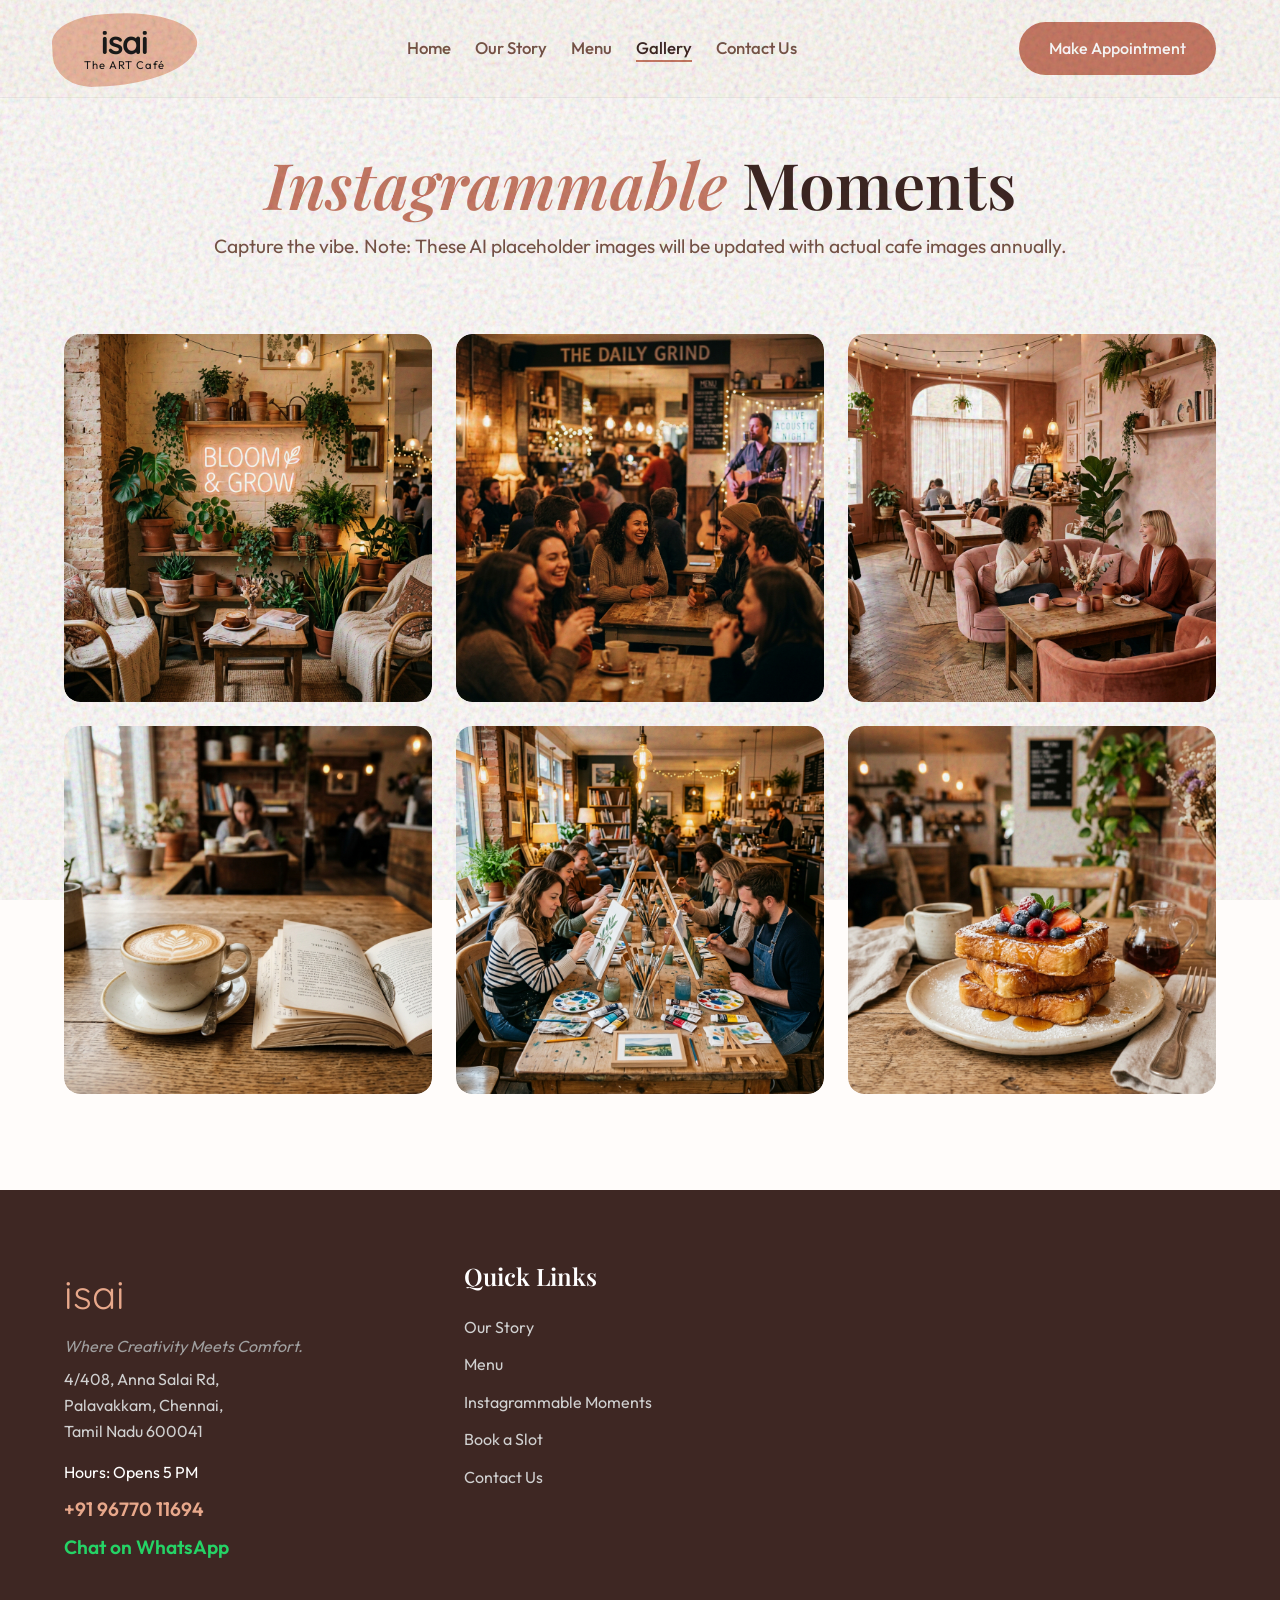
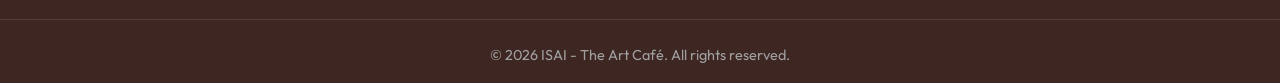
==== gallery.html @ c7884ef7 "New AI Slop" ====
<!DOCTYPE html>
<html lang="en">

<head>
    <meta charset="UTF-8">
    <meta name="viewport" content="width=device-width, initial-scale=1.0">
    <title>Gallery | ISAI - The Art Café</title>
    <link rel="preconnect" href="https://fonts.googleapis.com">
    <link rel="preconnect" href="https://fonts.gstatic.com" crossorigin>
    <link href="https://fonts.googleapis.com/css2?family=Outfit:wght@300;400;500;600&family=Playfair+Display:ital,wght@0,400;0,600;0,700;1,400;1,600&family=Quicksand:wght@600;700&display=swap" rel="stylesheet">
    <link rel="stylesheet" href="https://cdnjs.cloudflare.com/ajax/libs/font-awesome/6.4.0/css/all.min.css">
    <link rel="stylesheet" href="style.css">
</head>

<body>
    <div class="texture-overlay" aria-hidden="true"></div>

    <div class="page-wrapper fade-in-scale">
        <div id="navbar-container"></div>

        <main class="page-content">
            <section class="gallery-section">
                <div class="section-container">
                    <div class="text-center mb-xl">
                        <h1 class="page-title"><span class="italic-accent">Instagrammable</span> Moments</h1>
                        <p class="subtitle text-subtle">Capture the vibe. Note: These AI placeholder images will be updated with actual cafe images annually.</p>
                    </div>

                    <div class="masonry-grid">
                        <div class="gallery-item">
                            <img src="assets/images/gallery_1.png" alt="Aesthetic Cafe Corner">
                        </div>
                        <div class="gallery-item">
                            <img src="assets/images/gallery_2.png" alt="Latte Art">
                        </div>
                        <div class="gallery-item">
                            <img src="assets/images/gallery_3.png" alt="Live Music Session">
                        </div>
                        <div class="gallery-item">
                            <img src="assets/images/gallery_4.png" alt="Creative Workshop">
                        </div>
                        <!-- Reusing some menu/hero images to flesh out the gallery -->
                        <div class="gallery-item">
                            <img src="assets/images/hero_bg.png" alt="Cafe Interior">
                        </div>
                        <div class="gallery-item">
                            <img src="assets/images/french_toast.png" alt="French Toast">
                        </div>
                    </div>
                </div>
            </section>
        </main>

        <div id="footer-container"></div>
    </div>

    <script src="script.js"></script>
</body>

</html>
---- style.css ----
/* ==========================================================================
   CSS VARIABLES & DESIGN SYSTEM (Warm Cafe Vibe)
   ========================================================================== */
:root {
    --brand-primary: #C87A65;     /* Warm Terracotta */
    --brand-accent: #E8A88B;      /* Soft Peach/Pink */
    --brand-accent-light: rgba(232, 168, 139, 0.2);
    --bg-cream: #FDF9F5;          /* Warm Cream */
    --bg-warm-white: #FFFCFA;     /* Even softer white */
    --text-main: #3E2723;         /* Deep Coffee Brown */
    --text-subtle: #795548;       /* Warm Gray/Brown */
    --white: #FFFFFF;
    --black: #1A1A1A;
    
    --font-heading: 'Playfair Display', serif;
    --font-body: 'Outfit', sans-serif;
    --font-logo: 'Quicksand', sans-serif;
    
    --spacing-xs: 0.5rem;
    --spacing-sm: 1rem;
    --spacing-md: 1.5rem;
    --spacing-lg: 3rem;
    --spacing-xl: 4.5rem;
    
    --radius-sm: 8px;
    --radius-md: 16px;
    --radius-lg: 24px;
    
    --transition-smooth: all 0.4s cubic-bezier(0.25, 0.8, 0.25, 1);
}

/* ==========================================================================
   RESET & BASE STYLES
   ========================================================================== */
*, *::before, *::after {
    box-sizing: border-box;
    margin: 0;
    padding: 0;
}

html {
    scroll-behavior: smooth;
    font-size: 16px;
}

body {
    font-family: var(--font-body);
    background-color: var(--bg-cream);
    color: var(--text-main);
    line-height: 1.6;
    overflow-x: hidden;
    position: relative;
    display: flex;
    flex-direction: column;
    min-height: 100vh;
}

/* Utilities */
.text-center { text-align: center; }
.text-subtle { color: var(--text-subtle); }
.bg-cream { background-color: var(--bg-cream); }
.mt-sm { margin-top: var(--spacing-sm); }
.mt-md { margin-top: var(--spacing-md); }
.mt-lg { margin-top: var(--spacing-lg); }
.mb-sm { margin-bottom: var(--spacing-sm); }
.mb-md { margin-bottom: var(--spacing-md); }
.mb-lg { margin-bottom: var(--spacing-lg); }
.mb-xl { margin-bottom: var(--spacing-xl); }
.w-100 { width: 100%; }

/* Texture Overlay */
.texture-overlay {
    position: fixed;
    top: 0;
    left: 0;
    width: 100vw;
    height: 100vh;
    pointer-events: none;
    z-index: 9999;
    opacity: 0.35;
    background-image: url("data:image/svg+xml,%3Csvg viewBox='0 0 200 200' xmlns='http://www.w3.org/2000/svg'%3E%3Cfilter id='noiseFilter'%3E%3CfeTurbulence type='fractalNoise' baseFrequency='0.85' numOctaves='3' stitchTiles='stitch'/%3E%3C/filter%3E%3Crect width='100%25' height='100%25' filter='url(%23noiseFilter)'/%3E%3C/svg%3E");
    mix-blend-mode: multiply;
}

.page-wrapper {
    flex: 1;
    display: flex;
    flex-direction: column;
}

.page-content {
    flex: 1;
    /* padding removed because sticky navbar is in document flow */
}

/* Typography */
h1, h2, h3, h4 {
    font-family: var(--font-heading);
    font-weight: 600;
    line-height: 1.2;
    color: var(--text-main);
}

.italic-accent {
    font-style: italic;
    color: var(--brand-primary);
}

a {
    color: inherit;
    text-decoration: none;
    transition: var(--transition-smooth);
}

img, iframe {
    max-width: 100%;
    height: auto;
    display: block;
}

/* Animations */
@keyframes fadeInScale {
    0% { opacity: 0; transform: scale(0.98) translateY(10px); }
    100% { opacity: 1; transform: scale(1) translateY(0); }
}

.fade-in-scale {
    animation: fadeInScale 0.8s cubic-bezier(0.16, 1, 0.3, 1) forwards;
}

/* Container */
.section-container {
    width: 90%;
    max-width: 1200px;
    margin: 0 auto;
}

/* Buttons */
.btn {
    display: inline-block;
    padding: 12px 28px;
    font-family: var(--font-body);
    font-weight: 500;
    border-radius: 50px;
    cursor: pointer;
    text-align: center;
    border: 2px solid transparent;
    transition: var(--transition-smooth);
}

.btn-large {
    padding: 16px 32px;
    font-size: 1.1rem;
}

.btn-primary {
    background-color: var(--brand-primary);
    color: var(--white);
}

.btn-primary:hover {
    background-color: transparent;
    color: var(--brand-primary);
    border-color: var(--brand-primary);
    transform: translateY(-2px);
    box-shadow: 0 4px 15px rgba(200, 122, 101, 0.3);
}

.btn-secondary {
    background-color: transparent;
    color: var(--text-main);
    border-color: var(--text-main);
}

.btn-secondary:hover {
    background-color: var(--text-main);
    color: var(--bg-cream);
    transform: translateY(-2px);
}

.btn-outline {
    background-color: transparent;
    color: var(--brand-primary);
    border-color: var(--brand-primary);
}

.btn-outline:hover {
    background-color: var(--brand-primary);
    color: var(--white);
    transform: translateY(-2px);
}

.btn-whatsapp {
    background-color: #25D366;
    color: white;
    border-color: #25D366;
    display: inline-flex;
    align-items: center;
    gap: 8px;
}

.btn-whatsapp:hover {
    background-color: transparent;
    color: #25D366;
}

/* ==========================================================================
   NAVBAR (Dynamically Injected)
   ========================================================================== */
.navbar {
    display: flex;
    justify-content: space-between;
    align-items: center;
    padding: var(--spacing-sm) 5%;
    background-color: rgba(253, 249, 245, 0.95);
    backdrop-filter: blur(10px);
    border-bottom: 1px solid rgba(0,0,0,0.05);
    position: sticky;
    top: 0;
    z-index: 1000;
}

/* Custom Pink Brush Stroke Logo Effect */
.logo-placeholder {
    font-family: var(--font-logo);
    font-size: 2rem;
    font-weight: 700;
    color: var(--black);
    position: relative;
    z-index: 1;
    letter-spacing: -1px;
    display: inline-flex;
    flex-direction: column;
    align-items: center;
    line-height: 1;
    padding: 10px 20px;
}

.logo-placeholder::before {
    content: '';
    position: absolute;
    top: 50%;
    left: 50%;
    transform: translate(-50%, -50%) rotate(-3deg);
    width: 120%;
    height: 110%;
    background-color: var(--brand-accent);
    z-index: -1;
    border-radius: 40% 60% 70% 30% / 40% 50% 60% 50%;
    opacity: 0.8;
}

.logo-subtext {
    font-size: 0.7rem;
    font-family: var(--font-body);
    font-weight: 400;
    letter-spacing: 1px;
    margin-top: 2px;
}

.nav-links {
    display: none; /* Desktop visible via media query */
    list-style: none;
    gap: var(--spacing-md);
}

.nav-links a {
    font-weight: 500;
    font-size: 1.05rem;
    position: relative;
    color: var(--text-subtle);
}

.nav-links a:hover,
.nav-links a.active {
    color: var(--text-main);
}

.nav-links a::after {
    content: '';
    position: absolute;
    bottom: -4px;
    left: 0;
    width: 0;
    height: 2px;
    background-color: var(--brand-primary);
    transition: var(--transition-smooth);
}

.nav-links a:hover::after,
.nav-links a.active::after {
    width: 100%;
}

.nav-cta {
    display: none;
}

/* ==========================================================================
   HERO & HOME
   ========================================================================== */
.hero {
    min-height: 80vh;
    display: flex;
    flex-direction: column;
    justify-content: center;
    align-items: center;
    padding: var(--spacing-sm) var(--spacing-md);
    position: relative;
    background-size: cover;
    background-position: center;
    background-attachment: fixed;
    color: var(--white);
    text-align: center;
    margin-top: -80px; /* Pull up under transparent nav if we wanted, but we keep nav solid */
}

.hero-content {
    max-width: 800px;
    margin: 0 auto;
    z-index: 2;
}

.hero-content h1 {
    font-size: clamp(3rem, 8vw, 5.5rem);
    margin-bottom: var(--spacing-md);
    letter-spacing: -0.02em;
    color: var(--white);
}

.hero-content .italic-accent {
    color: var(--brand-accent);
}

.hero-content p {
    font-size: clamp(1.2rem, 3vw, 1.5rem);
    margin-bottom: var(--spacing-lg);
    opacity: 0.9;
}

.cta-group {
    display: flex;
    flex-direction: column;
    gap: var(--spacing-sm);
    width: 100%;
}

.experience-snippet {
    padding: var(--spacing-xl) 0;
    background-color: var(--bg-warm-white);
}

/* ==========================================================================
   PAGE SHARED STYLES
   ========================================================================== */
.page-title {
    font-size: clamp(2.5rem, 5vw, 4rem);
    margin-bottom: var(--spacing-xs);
}

.subtitle {
    font-size: 1.2rem;
}

/* ==========================================================================
   OUR STORY (ABOUT)
   ========================================================================== */
.experience-section {
    padding: var(--spacing-lg) 0 var(--spacing-xl);
    background-color: var(--bg-warm-white);
}

.about-copy {
    max-width: 800px;
    margin: 0 auto var(--spacing-md);
    font-size: 1.15rem;
    color: var(--text-subtle);
    text-align: center;
}

.about-copy.lead {
    font-size: 1.5rem;
    color: var(--text-main);
    font-weight: 500;
}

.features-grid {
    display: grid;
    grid-template-columns: 1fr;
    gap: var(--spacing-md);
    margin-top: var(--spacing-lg);
}

.feature-card {
    padding: var(--spacing-lg);
    background-color: var(--bg-cream);
    border-radius: var(--radius-md);
    transition: var(--transition-smooth);
    border: 1px solid rgba(0,0,0,0.03);
    text-align: center;
}

.feature-card:hover {
    transform: translateY(-8px);
    box-shadow: 0 15px 35px rgba(200, 122, 101, 0.1);
    border-color: var(--brand-accent-light);
}

.feature-icon {
    font-size: 2.5rem;
    display: block;
    margin-bottom: var(--spacing-sm);
    color: var(--brand-primary);
}

.feature-card h3 {
    margin-bottom: var(--spacing-xs);
    font-size: 1.5rem;
}

.feature-card p {
    color: var(--text-subtle);
}

/* ==========================================================================
   MENU SECTION
   ========================================================================== */
.menu-section {
    padding: var(--spacing-lg) 0 var(--spacing-xl);
}

.menu-category {
    margin-bottom: var(--spacing-xl);
}

.menu-category-title {
    font-size: 2.5rem;
    margin-bottom: var(--spacing-md);
    padding-bottom: var(--spacing-xs);
    border-bottom: 3px solid var(--brand-accent-light);
    display: inline-block;
}

.menu-items {
    display: grid;
    grid-template-columns: 1fr;
    gap: var(--spacing-md);
}

.aesthetic-menu-item {
    background: var(--bg-warm-white);
    border-radius: var(--radius-md);
    overflow: hidden;
    display: flex;
    flex-direction: column;
    border: 1px solid rgba(0,0,0,0.04);
    transition: var(--transition-smooth);
}

.aesthetic-menu-item:hover {
    transform: translateY(-6px);
    box-shadow: 0 15px 30px rgba(200, 122, 101, 0.15);
}

.menu-item-image {
    width: 100%;
    height: 200px;
    background-size: cover;
    background-position: center;
}

.item-details {
    padding: var(--spacing-md);
    display: flex;
    flex-direction: column;
    flex: 1;
}

.item-header {
    display: flex;
    justify-content: space-between;
    align-items: flex-start;
    margin-bottom: var(--spacing-xs);
}

.item-header h4 {
    font-size: 1.3rem;
    font-family: var(--font-heading);
    padding-right: 15px;
}

.item-price {
    font-family: var(--font-body);
    font-size: 1.2rem;
    font-weight: 600;
    color: var(--brand-primary);
    white-space: nowrap;
}

.item-desc {
    color: var(--text-subtle);
    font-size: 0.95rem;
    margin-top: auto;
}

/* ==========================================================================
   GALLERY (INSTAGRAMMABLE)
   ========================================================================== */
.gallery-section {
    padding: var(--spacing-lg) 0 var(--spacing-xl);
    background-color: var(--bg-warm-white);
}

.masonry-grid {
    column-count: 1;
    column-gap: var(--spacing-md);
}

.gallery-item {
    break-inside: avoid;
    margin-bottom: var(--spacing-md);
    border-radius: var(--radius-md);
    overflow: hidden;
    position: relative;
}

.gallery-item img {
    width: 100%;
    border-radius: var(--radius-md);
    transition: var(--transition-smooth);
}

.gallery-item:hover img {
    transform: scale(1.03);
}

/* ==========================================================================
   REVIEWS
   ========================================================================== */
.reviews-section {
    padding: var(--spacing-xl) 0;
    text-align: center;
}

.rating-header {
    margin-bottom: var(--spacing-lg);
}

.stars {
    color: #F59E0B;
    font-size: 2rem;
    letter-spacing: 5px;
}

.rating-header h2 {
    font-size: 2.5rem;
    margin: var(--spacing-xs) 0;
}

.reviews-grid {
    display: grid;
    grid-template-columns: 1fr;
    gap: var(--spacing-md);
    max-width: 900px;
    margin: 0 auto;
}

.review-card {
    background-color: var(--bg-warm-white);
    padding: var(--spacing-lg);
    border-radius: var(--radius-lg);
    position: relative;
    border: 1px solid rgba(0,0,0,0.03);
}

.review-card::before {
    content: '"';
    position: absolute;
    top: 20px;
    left: 20px;
    font-family: var(--font-heading);
    font-size: 4rem;
    color: var(--brand-accent-light);
    line-height: 1;
}

.review-card p {
    font-size: 1.2rem;
    font-style: italic;
    margin-bottom: var(--spacing-md);
    position: relative;
    z-index: 1;
}

.review-card footer {
    font-weight: 600;
    color: var(--brand-primary);
}

/* ==========================================================================
   CONTACT & BOOKING FORMS
   ========================================================================== */
.contact-section, .booking-section {
    padding: var(--spacing-lg) 0 var(--spacing-xl);
}

.contact-grid {
    display: grid;
    grid-template-columns: 1fr;
    gap: var(--spacing-lg);
}

.contact-info-card {
    background-color: var(--brand-accent-light);
    padding: var(--spacing-lg);
    border-radius: var(--radius-lg);
}

.contact-info-card h3 {
    margin-bottom: var(--spacing-xs);
    display: flex;
    align-items: center;
    gap: 10px;
    color: var(--brand-primary);
}

.contact-link {
    font-size: 1.2rem;
    font-weight: 600;
}

.contact-form-wrapper, .booking-wrapper {
    background-color: var(--white);
    padding: var(--spacing-lg);
    border-radius: var(--radius-lg);
    box-shadow: 0 10px 40px rgba(0,0,0,0.04);
}

.booking-wrapper {
    max-width: 800px;
    margin: 0 auto;
}

.form-group {
    margin-bottom: var(--spacing-md);
}

.form-row {
    display: flex;
    flex-direction: column;
    gap: var(--spacing-md);
}

.form-group label {
    display: block;
    margin-bottom: 8px;
    font-weight: 500;
    color: var(--text-main);
}

.form-group input,
.form-group select,
.form-group textarea {
    width: 100%;
    padding: 14px;
    background-color: var(--bg-cream);
    border: 1px solid rgba(0,0,0,0.1);
    border-radius: var(--radius-sm);
    color: var(--text-main);
    font-family: var(--font-body);
    font-size: 1rem;
    transition: var(--transition-smooth);
}

.form-group input:focus,
.form-group select:focus,
.form-group textarea:focus {
    outline: none;
    border-color: var(--brand-primary);
    background-color: var(--white);
    box-shadow: 0 0 0 4px var(--brand-accent-light);
}

/* ==========================================================================
   FOOTER
   ========================================================================== */
.footer {
    background-color: var(--text-main);
    color: var(--bg-cream);
    padding: var(--spacing-xl) 0 var(--spacing-sm);
    margin-top: auto;
}

.footer-container {
    width: 90%;
    max-width: 1200px;
    margin: 0 auto;
    display: grid;
    grid-template-columns: 1fr;
    gap: var(--spacing-lg);
    margin-bottom: var(--spacing-lg);
}

.footer-logo {
    font-family: var(--font-logo);
    font-size: 2.5rem;
    color: var(--brand-accent);
    margin-bottom: var(--spacing-xs);
    display: inline-block;
}

.footer-tagline {
    font-style: italic;
    color: #A0A0A0;
    margin-bottom: var(--spacing-sm);
}

.footer-details address {
    font-style: normal;
    color: #D0D0D0;
}

.footer-details p {
    margin-bottom: var(--spacing-xs);
}

.footer-details .hours {
    margin-top: var(--spacing-sm);
    color: var(--white);
}

.footer-details .phone-link, .whatsapp-link {
    font-size: 1.2rem;
    color: var(--brand-accent);
    font-weight: 600;
}

.whatsapp-link {
    color: #25D366; /* WhatsApp Green */
}

.footer-links h3 {
    color: var(--white);
    margin-bottom: var(--spacing-md);
    font-size: 1.5rem;
}

.footer-links ul {
    list-style: none;
}

.footer-links li {
    margin-bottom: 12px;
}

.footer-links a {
    color: #D0D0D0;
}

.footer-links a:hover {
    color: var(--brand-accent);
    padding-left: 5px;
}

.footer-bottom {
    text-align: center;
    padding-top: var(--spacing-md);
    border-top: 1px solid rgba(255,255,255,0.1);
    color: #A0A0A0;
    font-size: 0.9rem;
}

/* ==========================================================================
   MEDIA QUERIES (DESKTOP SCALING)
   ========================================================================== */
@media (min-width: 768px) {
    .nav-links {
        display: flex;
    }
    
    .nav-cta {
        display: inline-block;
    }

    .hero-content {
        align-items: center;
    }

    .cta-group {
        flex-direction: row;
        justify-content: center;
        width: auto;
    }

    .features-grid {
        grid-template-columns: repeat(3, 1fr);
    }

    .menu-items {
        grid-template-columns: repeat(2, 1fr);
    }
    
    .aesthetic-menu-item {
        flex-direction: row;
    }
    
    .menu-item-image {
        width: 150px;
        height: auto;
        min-height: 150px;
    }

    .masonry-grid {
        column-count: 2;
    }

    .reviews-grid {
        grid-template-columns: repeat(2, 1fr);
    }
    
    .contact-grid {
        grid-template-columns: 1fr 2fr;
    }
    
    .form-row {
        flex-direction: row;
    }
    
    .half-width {
        width: 50%;
    }
}

@media (min-width: 1024px) {
    .footer-container {
        grid-template-columns: 1fr 1fr 1fr;
    }
    
    .masonry-grid {
        column-count: 3;
    }
    
    .menu-items {
        grid-template-columns: repeat(2, 1fr);
    }
    
    .menu-item-image {
        width: 200px;
    }
}
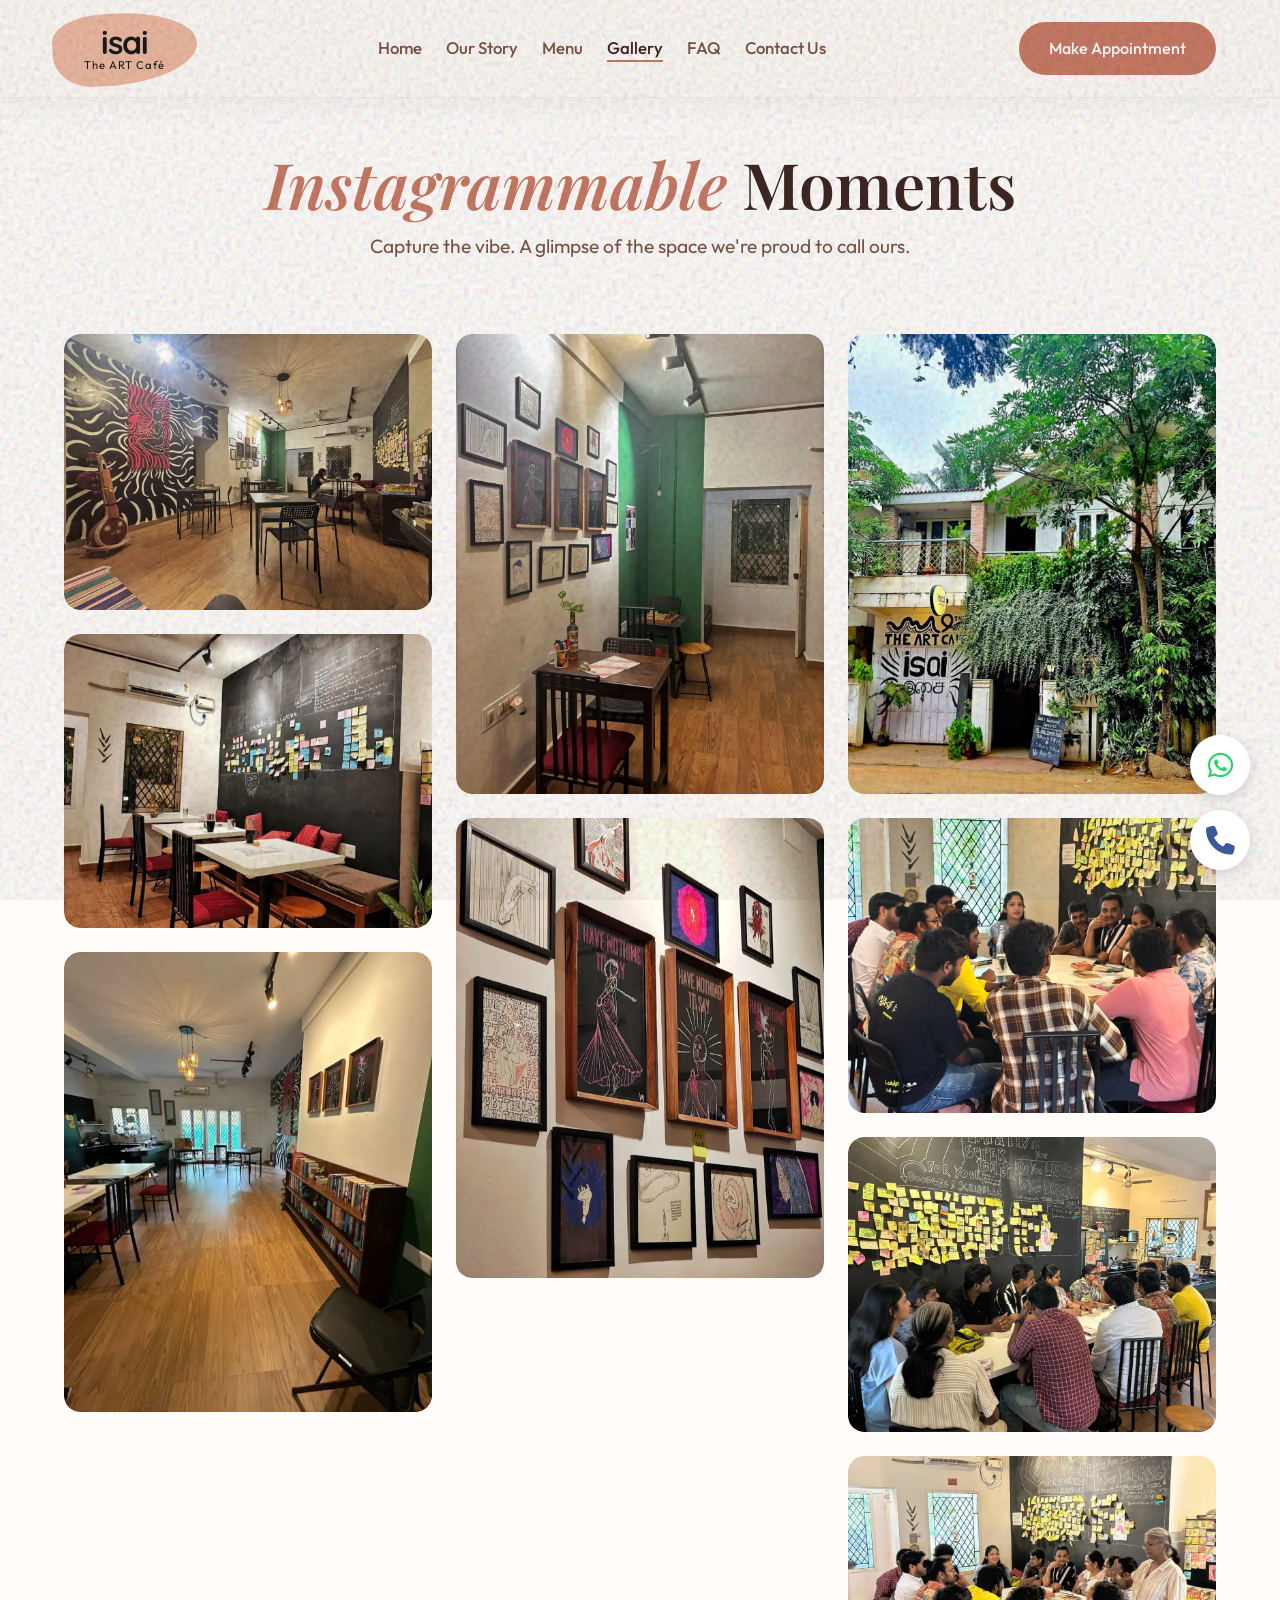
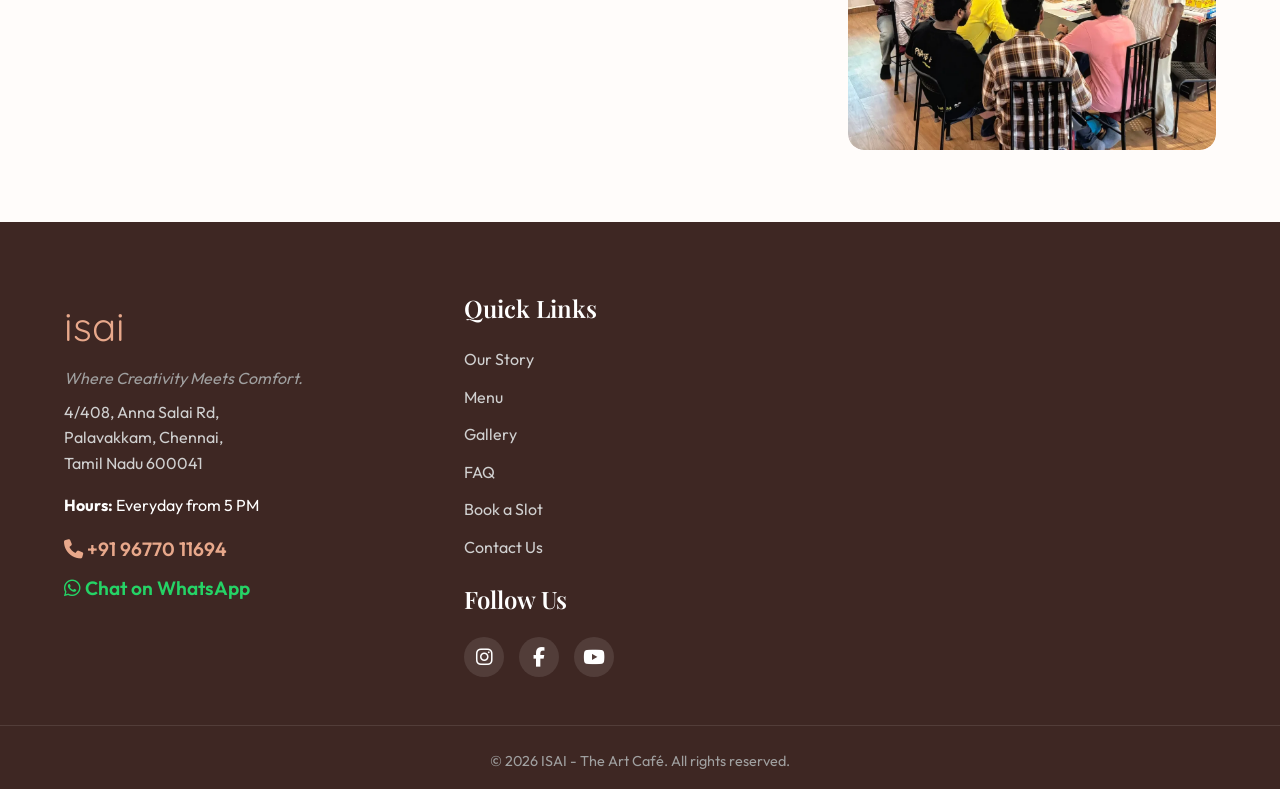
==== commit e09dde95: "iadded images" ====
--- a/gallery.html
+++ b/gallery.html
@@ -23,28 +23,36 @@
                 <div class="section-container">
                     <div class="text-center mb-xl">
                         <h1 class="page-title"><span class="italic-accent">Instagrammable</span> Moments</h1>
-                        <p class="subtitle text-subtle">Capture the vibe. Note: These AI placeholder images will be updated with actual cafe images annually.</p>
+                        <p class="subtitle text-subtle">Capture the vibe. A glimpse of the space we're proud to call ours.</p>
                     </div>
 
                     <div class="masonry-grid">
                         <div class="gallery-item">
-                            <img src="assets/images/gallery_1.png" alt="Aesthetic Cafe Corner">
+                            <img src="gallery/A%20glimpse%20of%20the%20space%20were%20proud%20to%20call%20ours.%20-)%20%23isaitheartcafe%20(1).webp" alt="Cafe Space">
                         </div>
                         <div class="gallery-item">
-                            <img src="assets/images/gallery_2.png" alt="Latte Art">
+                            <img src="gallery/A%20glimpse%20of%20the%20space%20were%20proud%20to%20call%20ours.%20-)%20%23isaitheartcafe%20(2).webp" alt="Cafe Space">
                         </div>
                         <div class="gallery-item">
-                            <img src="assets/images/gallery_3.png" alt="Live Music Session">
+                            <img src="gallery/A%20glimpse%20of%20the%20space%20were%20proud%20to%20call%20ours.%20-)%20%23isaitheartcafe%20(3).webp" alt="Cafe Space">
                         </div>
                         <div class="gallery-item">
-                            <img src="assets/images/gallery_4.png" alt="Creative Workshop">
-                        </div>
-                        <!-- Reusing some menu/hero images to flesh out the gallery -->
-                        <div class="gallery-item">
-                            <img src="assets/images/hero_bg.png" alt="Cafe Interior">
+                            <img src="gallery/A%20glimpse%20of%20the%20space%20were%20proud%20to%20call%20ours.%20-)%20%23isaitheartcafe%20(4).webp" alt="Cafe Space">
                         </div>
                         <div class="gallery-item">
-                            <img src="assets/images/french_toast.png" alt="French Toast">
+                            <img src="gallery/A%20glimpse%20of%20the%20space%20were%20proud%20to%20call%20ours.%20-)%20%23isaitheartcafe%20(5).webp" alt="Cafe Space">
+                        </div>
+                        <div class="gallery-item">
+                            <img src="gallery/A%20glimpse%20of%20the%20space%20were%20proud%20to%20call%20ours.%20-)%20%23isaitheartcafe.webp" alt="Cafe Space">
+                        </div>
+                        <div class="gallery-item">
+                            <img src="gallery/Isais%20monthly%20bookmeet%20with%20@swapbookofficial,%20discussing%20the%20best%20books%20with%20the%20best%20people.%20(1).webp" alt="Bookmeet Event">
+                        </div>
+                        <div class="gallery-item">
+                            <img src="gallery/Isais%20monthly%20bookmeet%20with%20@swapbookofficial,%20discussing%20the%20best%20books%20with%20the%20best%20people.%20(2).webp" alt="Bookmeet Event">
+                        </div>
+                        <div class="gallery-item">
+                            <img src="gallery/Isais%20monthly%20bookmeet%20with%20@swapbookofficial,%20discussing%20the%20best%20books%20with%20the%20best%20people..webp" alt="Bookmeet Event">
                         </div>
                     </div>
                 </div>
--- a/style.css
+++ b/style.css
@@ -124,8 +124,52 @@
     100% { opacity: 1; transform: scale(1) translateY(0); }
 }
 
+@keyframes fadeOutScale {
+    0% { opacity: 1; transform: scale(1) translateY(0); }
+    100% { opacity: 0; transform: scale(0.98) translateY(-10px); }
+}
+
 .fade-in-scale {
-    animation: fadeInScale 0.8s cubic-bezier(0.16, 1, 0.3, 1) forwards;
+    animation: fadeInScale 0.6s cubic-bezier(0.16, 1, 0.3, 1) forwards;
+}
+
+.fade-out-scale {
+    animation: fadeOutScale 0.4s cubic-bezier(0.16, 1, 0.3, 1) forwards;
+}
+
+/* ==========================================================================
+   PAGE TRANSITION OVERLAY
+   ========================================================================== */
+.transition-overlay {
+    position: fixed;
+    top: 0;
+    left: 0;
+    width: 100vw;
+    height: 100vh;
+    background-color: var(--bg-cream);
+    z-index: 999999;
+    display: flex;
+    justify-content: center;
+    align-items: center;
+    opacity: 1;
+    pointer-events: none; /* Prevents blocking clicks when invisible */
+    transition: opacity 0.4s cubic-bezier(0.25, 0.8, 0.25, 1);
+}
+
+.transition-overlay.hidden {
+    opacity: 0;
+}
+
+.transition-overlay .lg-logo {
+    font-size: 5rem;
+    padding: 20px 40px;
+    animation: pulseLogo 1.5s infinite ease-in-out;
+}
+
+@keyframes pulseLogo {
+    0% { transform: scale(1); }
+    50% { transform: scale(1.05); }
+    100% { transform: scale(1); }
 }
 
 /* Container */
@@ -212,9 +256,10 @@
     justify-content: space-between;
     align-items: center;
     padding: var(--spacing-sm) 5%;
-    background-color: rgba(253, 249, 245, 0.95);
-    backdrop-filter: blur(10px);
+    background-color: rgba(253, 249, 245, 0.98);
+    backdrop-filter: blur(12px);
     border-bottom: 1px solid rgba(0,0,0,0.05);
+    box-shadow: 0 4px 30px rgba(0, 0, 0, 0.05);
     position: sticky;
     top: 0;
     z-index: 1000;
@@ -535,11 +580,12 @@
 }
 
 /* ==========================================================================
-   REVIEWS
+   REVIEWS (MARQUEE)
    ========================================================================== */
 .reviews-section {
     padding: var(--spacing-xl) 0;
     text-align: center;
+    overflow: hidden;
 }
 
 .rating-header {
@@ -557,12 +603,48 @@
     margin: var(--spacing-xs) 0;
 }
 
-.reviews-grid {
-    display: grid;
-    grid-template-columns: 1fr;
+.reviews-marquee {
+    width: 100%;
+    overflow: hidden;
+    white-space: nowrap;
+    position: relative;
+    padding: var(--spacing-sm) 0 var(--spacing-lg);
+}
+
+.reviews-marquee::before,
+.reviews-marquee::after {
+    content: "";
+    position: absolute;
+    top: 0;
+    width: 100px;
+    height: 100%;
+    z-index: 2;
+    pointer-events: none;
+}
+
+.reviews-marquee::before {
+    left: 0;
+    background: linear-gradient(to right, var(--bg-cream), transparent);
+}
+
+.reviews-marquee::after {
+    right: 0;
+    background: linear-gradient(to left, var(--bg-cream), transparent);
+}
+
+.reviews-marquee-content {
+    display: inline-flex;
     gap: var(--spacing-md);
-    max-width: 900px;
-    margin: 0 auto;
+    animation: scroll-marquee 35s linear infinite;
+}
+
+.reviews-marquee-content:hover {
+    animation-play-state: paused;
+}
+
+@keyframes scroll-marquee {
+    0% { transform: translateX(0); }
+    100% { transform: translateX(calc(-50% - (var(--spacing-md) / 2))); }
 }
 
 .review-card {
@@ -571,6 +653,17 @@
     border-radius: var(--radius-lg);
     position: relative;
     border: 1px solid rgba(0,0,0,0.03);
+    min-width: 350px;
+    max-width: 400px;
+    white-space: normal;
+    text-align: left;
+    box-shadow: 0 10px 30px rgba(0,0,0,0.02);
+    transition: var(--transition-smooth);
+}
+
+.review-card:hover {
+    transform: translateY(-5px);
+    box-shadow: 0 15px 35px rgba(200, 122, 101, 0.1);
 }
 
 .review-card::before {
@@ -762,6 +855,32 @@
     padding-left: 5px;
 }
 
+.social-icons {
+    display: flex;
+    gap: 15px;
+    margin-top: 10px;
+}
+
+.social-icons a {
+    display: flex;
+    align-items: center;
+    justify-content: center;
+    width: 40px;
+    height: 40px;
+    border-radius: 50%;
+    background-color: rgba(255, 255, 255, 0.1);
+    color: var(--white);
+    font-size: 1.2rem;
+    transition: var(--transition-smooth);
+}
+
+.social-icons a:hover {
+    background-color: var(--brand-accent);
+    color: var(--text-main);
+    transform: translateY(-3px);
+    padding-left: 0; /* Override generic link hover */
+}
+
 .footer-bottom {
     text-align: center;
     padding-top: var(--spacing-md);
@@ -814,9 +933,7 @@
         column-count: 2;
     }
 
-    .reviews-grid {
-        grid-template-columns: repeat(2, 1fr);
-    }
+    /* We don't need grid for reviews-marquee, but keep it for masonry */
     
     .contact-grid {
         grid-template-columns: 1fr 2fr;
@@ -829,6 +946,95 @@
     .half-width {
         width: 50%;
     }
+}
+
+/* ==========================================================================
+   WIDGET (FAB)
+   ========================================================================== */
+.corner-widget {
+    position: fixed;
+    bottom: 30px;
+    right: 30px;
+    display: flex;
+    flex-direction: column;
+    gap: 15px;
+    z-index: 9999;
+}
+
+.widget-btn {
+    width: 60px;
+    height: 60px;
+    border-radius: 50%;
+    background-color: var(--white);
+    display: flex;
+    align-items: center;
+    justify-content: center;
+    font-size: 1.8rem;
+    box-shadow: 0 4px 15px rgba(0,0,0,0.15);
+    transition: var(--transition-smooth);
+    text-decoration: none;
+}
+
+.widget-btn.whatsapp {
+    color: #25D366;
+}
+
+.widget-btn.phone {
+    color: #3b5998;
+}
+
+.widget-btn:hover {
+    transform: scale(1.1) translateY(-5px);
+    box-shadow: 0 8px 25px rgba(0,0,0,0.2);
+}
+
+/* ==========================================================================
+   FAQ SECTION
+   ========================================================================== */
+.faq-section {
+    padding: var(--spacing-lg) 0 var(--spacing-xl);
+}
+
+.faq-container {
+    max-width: 800px;
+    margin: 0 auto;
+}
+
+.faq-item {
+    background-color: var(--white);
+    margin-bottom: var(--spacing-sm);
+    border-radius: var(--radius-sm);
+    box-shadow: 0 4px 15px rgba(0,0,0,0.02);
+    border: 1px solid rgba(0,0,0,0.03);
+    overflow: hidden;
+}
+
+.faq-question {
+    padding: var(--spacing-md);
+    font-family: var(--font-heading);
+    font-size: 1.3rem;
+    font-weight: 600;
+    color: var(--brand-primary);
+    cursor: pointer;
+    display: flex;
+    justify-content: space-between;
+    align-items: center;
+    transition: var(--transition-smooth);
+}
+
+.faq-question:hover {
+    background-color: var(--bg-cream);
+}
+
+.faq-answer {
+    padding: 0 var(--spacing-md) var(--spacing-md);
+    color: var(--text-subtle);
+    font-size: 1.1rem;
+    display: none;
+}
+
+.faq-item.active .faq-answer {
+    display: block;
 }
 
 @media (min-width: 1024px) {
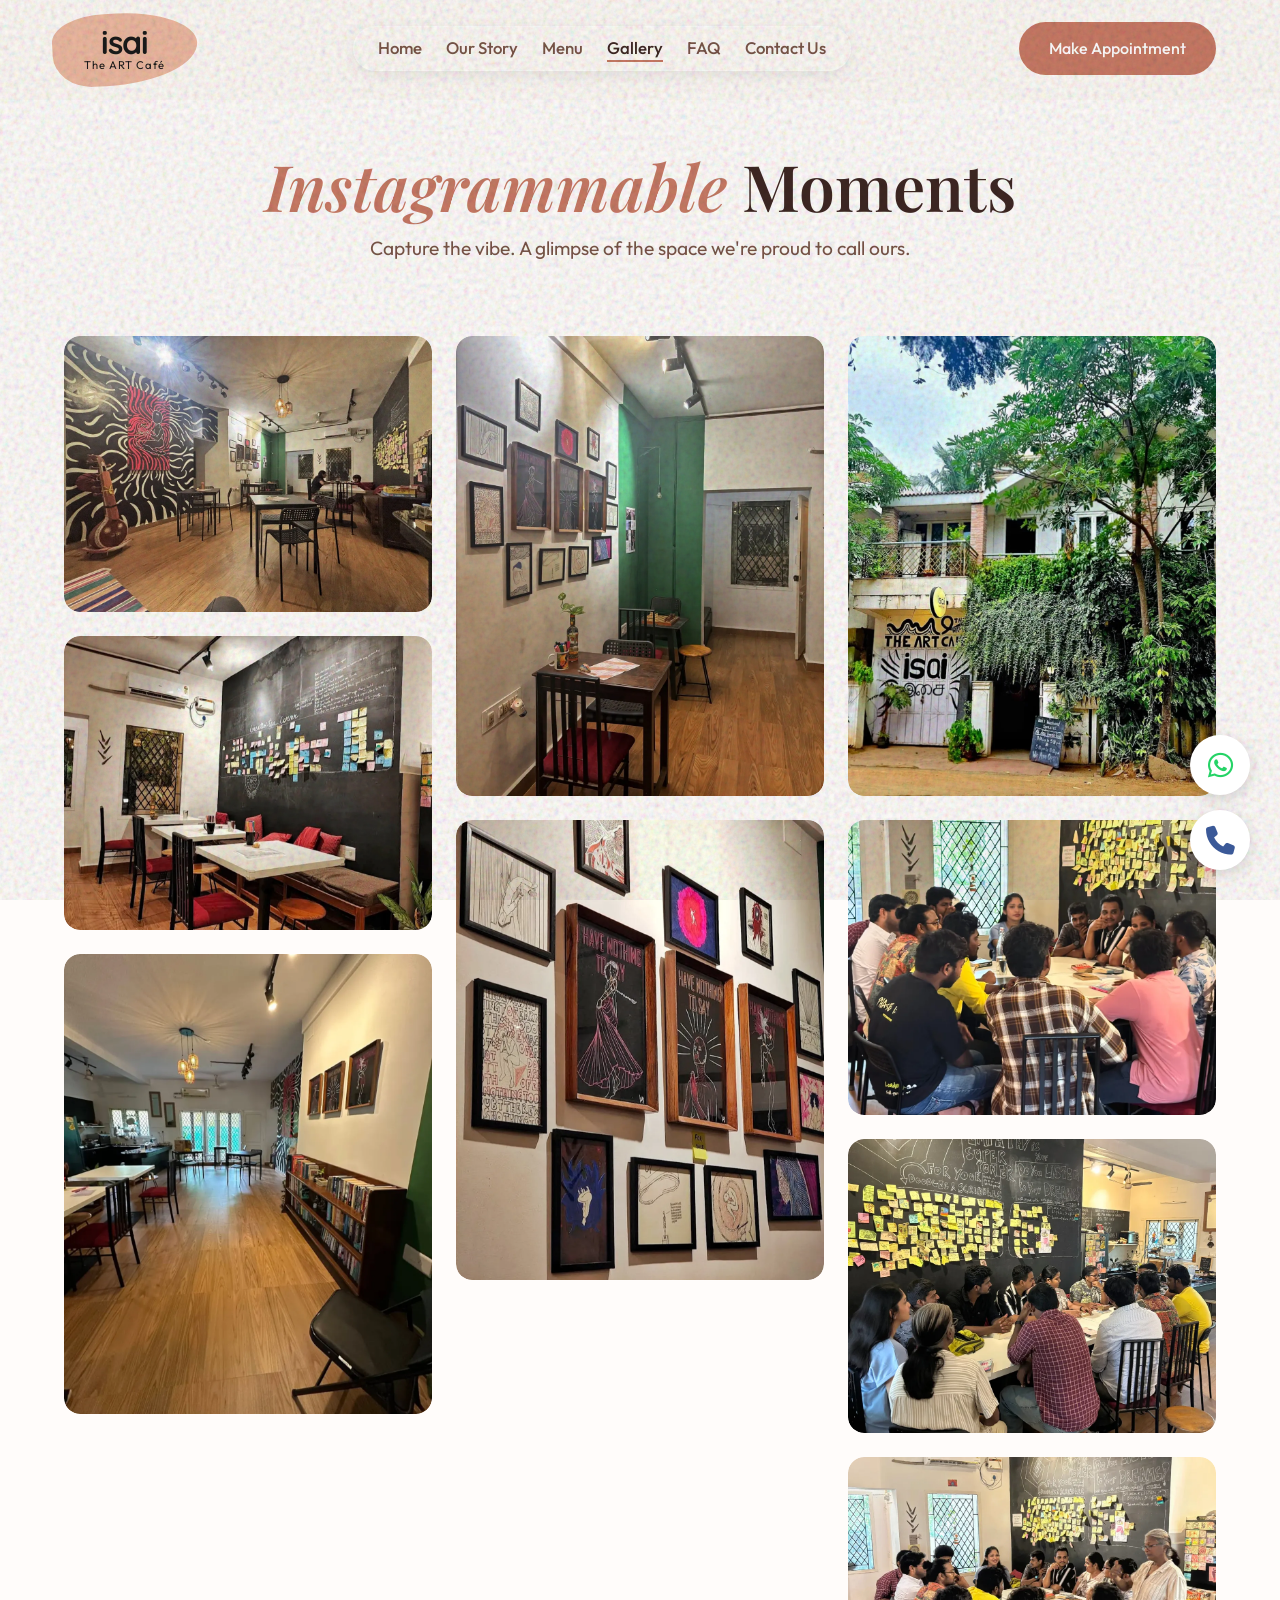
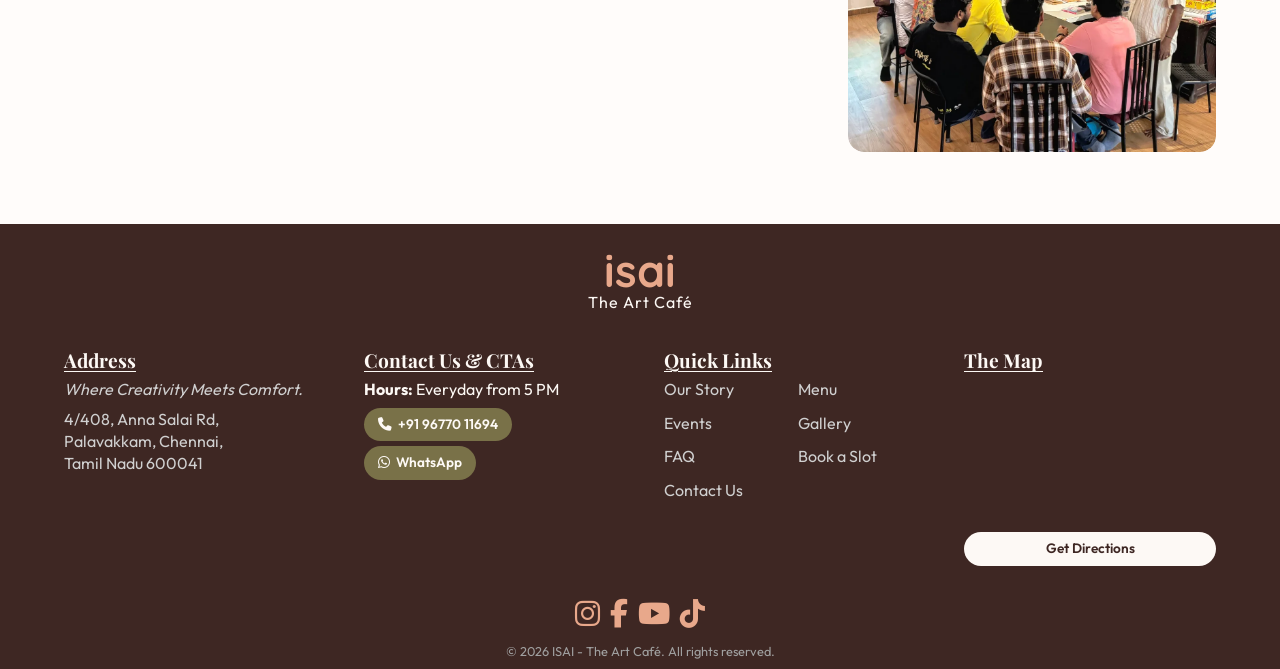
==== commit 7405a790: "fixed gallery images" ====
--- a/gallery.html
+++ b/gallery.html
@@ -7,7 +7,9 @@
     <title>Gallery | ISAI - The Art Café</title>
     <link rel="preconnect" href="https://fonts.googleapis.com">
     <link rel="preconnect" href="https://fonts.gstatic.com" crossorigin>
-    <link href="https://fonts.googleapis.com/css2?family=Outfit:wght@300;400;500;600&family=Playfair+Display:ital,wght@0,400;0,600;0,700;1,400;1,600&family=Quicksand:wght@600;700&display=swap" rel="stylesheet">
+    <link
+        href="https://fonts.googleapis.com/css2?family=Outfit:wght@300;400;500;600&family=Playfair+Display:ital,wght@0,400;0,600;0,700;1,400;1,600&family=Quicksand:wght@600;700&display=swap"
+        rel="stylesheet">
     <link rel="stylesheet" href="https://cdnjs.cloudflare.com/ajax/libs/font-awesome/6.4.0/css/all.min.css">
     <link rel="stylesheet" href="style.css">
 </head>
@@ -23,36 +25,46 @@
                 <div class="section-container">
                     <div class="text-center mb-xl">
                         <h1 class="page-title"><span class="italic-accent">Instagrammable</span> Moments</h1>
-                        <p class="subtitle text-subtle">Capture the vibe. A glimpse of the space we're proud to call ours.</p>
+                        <p class="subtitle text-subtle">Capture the vibe. A glimpse of the space we're proud to call
+                            ours.</p>
                     </div>
 
                     <div class="masonry-grid">
                         <div class="gallery-item">
-                            <img src="gallery/A%20glimpse%20of%20the%20space%20were%20proud%20to%20call%20ours.%20-)%20%23isaitheartcafe%20(1).webp" alt="Cafe Space">
+                            <img src="gallery/A%20glimpse%20of%20the%20space%20were%20proud%20to%20call%20ours.%20-)%20%23isaitheartcafe%20(1).webp"
+                                alt="Cafe Space">
                         </div>
                         <div class="gallery-item">
-                            <img src="gallery/A%20glimpse%20of%20the%20space%20were%20proud%20to%20call%20ours.%20-)%20%23isaitheartcafe%20(2).webp" alt="Cafe Space">
+                            <img src="gallery/A%20glimpse%20of%20the%20space%20were%20proud%20to%20call%20ours.%20-)%20%23isaitheartcafe%20(2).webp"
+                                alt="Cafe Space">
                         </div>
                         <div class="gallery-item">
-                            <img src="gallery/A%20glimpse%20of%20the%20space%20were%20proud%20to%20call%20ours.%20-)%20%23isaitheartcafe%20(3).webp" alt="Cafe Space">
+                            <img src="gallery/A%20glimpse%20of%20the%20space%20were%20proud%20to%20call%20ours.%20-)%20%23isaitheartcafe%20(3).webp"
+                                alt="Cafe Space">
                         </div>
                         <div class="gallery-item">
-                            <img src="gallery/A%20glimpse%20of%20the%20space%20were%20proud%20to%20call%20ours.%20-)%20%23isaitheartcafe%20(4).webp" alt="Cafe Space">
+                            <img src="gallery/A%20glimpse%20of%20the%20space%20were%20proud%20to%20call%20ours.%20-)%20%23isaitheartcafe%20(4).webp"
+                                alt="Cafe Space">
                         </div>
                         <div class="gallery-item">
-                            <img src="gallery/A%20glimpse%20of%20the%20space%20were%20proud%20to%20call%20ours.%20-)%20%23isaitheartcafe%20(5).webp" alt="Cafe Space">
+                            <img src="gallery/A%20glimpse%20of%20the%20space%20were%20proud%20to%20call%20ours.%20-)%20%23isaitheartcafe%20(5).webp"
+                                alt="Cafe Space">
                         </div>
                         <div class="gallery-item">
-                            <img src="gallery/A%20glimpse%20of%20the%20space%20were%20proud%20to%20call%20ours.%20-)%20%23isaitheartcafe.webp" alt="Cafe Space">
+                            <img src="gallery/A%20glimpse%20of%20the%20space%20were%20proud%20to%20call%20ours.%20-)%20%23isaitheartcafe.webp"
+                                alt="Cafe Space">
                         </div>
                         <div class="gallery-item">
-                            <img src="gallery/Isais%20monthly%20bookmeet%20with%20@swapbookofficial,%20discussing%20the%20best%20books%20with%20the%20best%20people.%20(1).webp" alt="Bookmeet Event">
+                            <img src="gallery/Isais%20monthly%20bookmeet%20with%20@swapbookofficial,%20discussing%20the%20best%20books%20with%20the%20best%20people.%20(1).webp"
+                                alt="Bookmeet Event">
                         </div>
                         <div class="gallery-item">
-                            <img src="gallery/Isais%20monthly%20bookmeet%20with%20@swapbookofficial,%20discussing%20the%20best%20books%20with%20the%20best%20people.%20(2).webp" alt="Bookmeet Event">
+                            <img src="gallery/Isais%20monthly%20bookmeet%20with%20@swapbookofficial,%20discussing%20the%20best%20books%20with%20the%20best%20people.%20(2).webp"
+                                alt="Bookmeet Event">
                         </div>
                         <div class="gallery-item">
-                            <img src="gallery/Isais%20monthly%20bookmeet%20with%20@swapbookofficial,%20discussing%20the%20best%20books%20with%20the%20best%20people..webp" alt="Bookmeet Event">
+                            <img src="gallery/Isais%20monthly%20bookmeet%20with%20@swapbookofficial,%20discussing%20the%20best%20books%20with%20the%20best%20people..webp"
+                                alt="Bookmeet Event">
                         </div>
                     </div>
                 </div>
@@ -65,4 +77,4 @@
     <script src="script.js"></script>
 </body>
 
-</html>
+</html>
--- a/style.css
+++ b/style.css
@@ -2,37 +2,45 @@
    CSS VARIABLES & DESIGN SYSTEM (Warm Cafe Vibe)
    ========================================================================== */
 :root {
-    --brand-primary: #C87A65;     /* Warm Terracotta */
-    --brand-accent: #E8A88B;      /* Soft Peach/Pink */
+    --brand-primary: #C87A65;
+    /* Warm Terracotta */
+    --brand-accent: #E8A88B;
+    /* Soft Peach/Pink */
     --brand-accent-light: rgba(232, 168, 139, 0.2);
-    --bg-cream: #FDF9F5;          /* Warm Cream */
-    --bg-warm-white: #FFFCFA;     /* Even softer white */
-    --text-main: #3E2723;         /* Deep Coffee Brown */
-    --text-subtle: #795548;       /* Warm Gray/Brown */
+    --bg-cream: #FDF9F5;
+    /* Warm Cream */
+    --bg-warm-white: #FFFCFA;
+    /* Even softer white */
+    --text-main: #3E2723;
+    /* Deep Coffee Brown */
+    --text-subtle: #795548;
+    /* Warm Gray/Brown */
     --white: #FFFFFF;
     --black: #1A1A1A;
-    
+
     --font-heading: 'Playfair Display', serif;
     --font-body: 'Outfit', sans-serif;
     --font-logo: 'Quicksand', sans-serif;
-    
+
     --spacing-xs: 0.5rem;
     --spacing-sm: 1rem;
     --spacing-md: 1.5rem;
     --spacing-lg: 3rem;
     --spacing-xl: 4.5rem;
-    
+
     --radius-sm: 8px;
     --radius-md: 16px;
     --radius-lg: 24px;
-    
+
     --transition-smooth: all 0.4s cubic-bezier(0.25, 0.8, 0.25, 1);
 }
 
 /* ==========================================================================
    RESET & BASE STYLES
    ========================================================================== */
-*, *::before, *::after {
+*,
+*::before,
+*::after {
     box-sizing: border-box;
     margin: 0;
     padding: 0;
@@ -56,17 +64,49 @@
 }
 
 /* Utilities */
-.text-center { text-align: center; }
-.text-subtle { color: var(--text-subtle); }
-.bg-cream { background-color: var(--bg-cream); }
-.mt-sm { margin-top: var(--spacing-sm); }
-.mt-md { margin-top: var(--spacing-md); }
-.mt-lg { margin-top: var(--spacing-lg); }
-.mb-sm { margin-bottom: var(--spacing-sm); }
-.mb-md { margin-bottom: var(--spacing-md); }
-.mb-lg { margin-bottom: var(--spacing-lg); }
-.mb-xl { margin-bottom: var(--spacing-xl); }
-.w-100 { width: 100%; }
+.text-center {
+    text-align: center;
+}
+
+.text-subtle {
+    color: var(--text-subtle);
+}
+
+.bg-cream {
+    background-color: var(--bg-cream);
+}
+
+.mt-sm {
+    margin-top: var(--spacing-sm);
+}
+
+.mt-md {
+    margin-top: var(--spacing-md);
+}
+
+.mt-lg {
+    margin-top: var(--spacing-lg);
+}
+
+.mb-sm {
+    margin-bottom: var(--spacing-sm);
+}
+
+.mb-md {
+    margin-bottom: var(--spacing-md);
+}
+
+.mb-lg {
+    margin-bottom: var(--spacing-lg);
+}
+
+.mb-xl {
+    margin-bottom: var(--spacing-xl);
+}
+
+.w-100 {
+    width: 100%;
+}
 
 /* Texture Overlay */
 .texture-overlay {
@@ -90,11 +130,15 @@
 
 .page-content {
     flex: 1;
-    /* padding removed because sticky navbar is in document flow */
+    padding-top: 100px;
+    /* Offset for fixed navbar */
 }
 
 /* Typography */
-h1, h2, h3, h4 {
+h1,
+h2,
+h3,
+h4 {
     font-family: var(--font-heading);
     font-weight: 600;
     line-height: 1.2;
@@ -112,7 +156,8 @@
     transition: var(--transition-smooth);
 }
 
-img, iframe {
+img,
+iframe {
     max-width: 100%;
     height: auto;
     display: block;
@@ -120,13 +165,27 @@
 
 /* Animations */
 @keyframes fadeInScale {
-    0% { opacity: 0; transform: scale(0.98) translateY(10px); }
-    100% { opacity: 1; transform: scale(1) translateY(0); }
+    0% {
+        opacity: 0;
+        transform: scale(0.98) translateY(10px);
+    }
+
+    100% {
+        opacity: 1;
+        transform: scale(1) translateY(0);
+    }
 }
 
 @keyframes fadeOutScale {
-    0% { opacity: 1; transform: scale(1) translateY(0); }
-    100% { opacity: 0; transform: scale(0.98) translateY(-10px); }
+    0% {
+        opacity: 1;
+        transform: scale(1) translateY(0);
+    }
+
+    100% {
+        opacity: 0;
+        transform: scale(0.98) translateY(-10px);
+    }
 }
 
 .fade-in-scale {
@@ -152,7 +211,8 @@
     justify-content: center;
     align-items: center;
     opacity: 1;
-    pointer-events: none; /* Prevents blocking clicks when invisible */
+    pointer-events: none;
+    /* Prevents blocking clicks when invisible */
     transition: opacity 0.4s cubic-bezier(0.25, 0.8, 0.25, 1);
 }
 
@@ -167,9 +227,17 @@
 }
 
 @keyframes pulseLogo {
-    0% { transform: scale(1); }
-    50% { transform: scale(1.05); }
-    100% { transform: scale(1); }
+    0% {
+        transform: scale(1);
+    }
+
+    50% {
+        transform: scale(1.05);
+    }
+
+    100% {
+        transform: scale(1);
+    }
 }
 
 /* Container */
@@ -256,13 +324,20 @@
     justify-content: space-between;
     align-items: center;
     padding: var(--spacing-sm) 5%;
+    background-color: transparent;
+    transition: background-color 0.3s, backdrop-filter 0.3s, box-shadow 0.3s;
+    position: fixed;
+    width: 100%;
+    top: 0;
+    left: 0;
+    z-index: 1000;
+}
+
+.navbar.scrolled {
     background-color: rgba(253, 249, 245, 0.98);
     backdrop-filter: blur(12px);
-    border-bottom: 1px solid rgba(0,0,0,0.05);
+    border-bottom: 1px solid rgba(0, 0, 0, 0.05);
     box-shadow: 0 4px 30px rgba(0, 0, 0, 0.05);
-    position: sticky;
-    top: 0;
-    z-index: 1000;
 }
 
 /* Custom Pink Brush Stroke Logo Effect */
@@ -304,7 +379,8 @@
 }
 
 .nav-links {
-    display: none; /* Desktop visible via media query */
+    display: none;
+    /* Desktop visible via media query */
     list-style: none;
     gap: var(--spacing-md);
 }
@@ -345,24 +421,45 @@
    HERO & HOME
    ========================================================================== */
 .hero {
-    min-height: 80vh;
+    min-height: 100vh;
     display: flex;
     flex-direction: column;
     justify-content: center;
     align-items: center;
-    padding: var(--spacing-sm) var(--spacing-md);
+    padding: 120px var(--spacing-md) var(--spacing-xl);
     position: relative;
-    background-size: cover;
-    background-position: center;
-    background-attachment: fixed;
+    overflow: hidden;
     color: var(--white);
     text-align: center;
-    margin-top: -80px; /* Pull up under transparent nav if we wanted, but we keep nav solid */
+}
+
+.hero-video {
+    position: absolute;
+    top: 50%;
+    left: 50%;
+    min-width: 100%;
+    min-height: 100%;
+    width: auto;
+    height: auto;
+    transform: translate(-50%, -50%);
+    object-fit: cover;
+    z-index: 0;
+}
+
+.hero-overlay {
+    position: absolute;
+    top: 0;
+    left: 0;
+    width: 100%;
+    height: 100%;
+    background: linear-gradient(rgba(44, 44, 44, 0.4), rgba(44, 44, 44, 0.6));
+    z-index: 1;
 }
 
 .hero-content {
     max-width: 800px;
     margin: 0 auto;
+    position: relative;
     z-index: 2;
 }
 
@@ -441,7 +538,7 @@
     background-color: var(--bg-cream);
     border-radius: var(--radius-md);
     transition: var(--transition-smooth);
-    border: 1px solid rgba(0,0,0,0.03);
+    border: 1px solid rgba(0, 0, 0, 0.03);
     text-align: center;
 }
 
@@ -498,7 +595,7 @@
     overflow: hidden;
     display: flex;
     flex-direction: column;
-    border: 1px solid rgba(0,0,0,0.04);
+    border: 1px solid rgba(0, 0, 0, 0.04);
     transition: var(--transition-smooth);
 }
 
@@ -643,8 +740,13 @@
 }
 
 @keyframes scroll-marquee {
-    0% { transform: translateX(0); }
-    100% { transform: translateX(calc(-50% - (var(--spacing-md) / 2))); }
+    0% {
+        transform: translateX(0);
+    }
+
+    100% {
+        transform: translateX(calc(-50% - (var(--spacing-md) / 2)));
+    }
 }
 
 .review-card {
@@ -652,12 +754,12 @@
     padding: var(--spacing-lg);
     border-radius: var(--radius-lg);
     position: relative;
-    border: 1px solid rgba(0,0,0,0.03);
+    border: 1px solid rgba(0, 0, 0, 0.03);
     min-width: 350px;
     max-width: 400px;
     white-space: normal;
     text-align: left;
-    box-shadow: 0 10px 30px rgba(0,0,0,0.02);
+    box-shadow: 0 10px 30px rgba(0, 0, 0, 0.02);
     transition: var(--transition-smooth);
 }
 
@@ -693,7 +795,8 @@
 /* ==========================================================================
    CONTACT & BOOKING FORMS
    ========================================================================== */
-.contact-section, .booking-section {
+.contact-section,
+.booking-section {
     padding: var(--spacing-lg) 0 var(--spacing-xl);
 }
 
@@ -722,11 +825,12 @@
     font-weight: 600;
 }
 
-.contact-form-wrapper, .booking-wrapper {
+.contact-form-wrapper,
+.booking-wrapper {
     background-color: var(--white);
     padding: var(--spacing-lg);
     border-radius: var(--radius-lg);
-    box-shadow: 0 10px 40px rgba(0,0,0,0.04);
+    box-shadow: 0 10px 40px rgba(0, 0, 0, 0.04);
 }
 
 .booking-wrapper {
@@ -757,7 +861,7 @@
     width: 100%;
     padding: 14px;
     background-color: var(--bg-cream);
-    border: 1px solid rgba(0,0,0,0.1);
+    border: 1px solid rgba(0, 0, 0, 0.1);
     border-radius: var(--radius-sm);
     color: var(--text-main);
     font-family: var(--font-body);
@@ -780,8 +884,37 @@
 .footer {
     background-color: var(--text-main);
     color: var(--bg-cream);
-    padding: var(--spacing-xl) 0 var(--spacing-sm);
+    padding: var(--spacing-md) 0 var(--spacing-xs);
     margin-top: auto;
+}
+
+.footer-top {
+    text-align: center;
+    margin-bottom: var(--spacing-xs);
+}
+
+.footer-logo-container {
+    display: inline-flex;
+    flex-direction: column;
+    align-items: center;
+    text-decoration: none;
+}
+
+.footer-logo-new {
+    font-family: var(--font-logo);
+    font-size: 2.8rem;
+    font-weight: 700;
+    color: var(--brand-accent);
+    line-height: 1;
+    text-decoration: none;
+}
+
+.footer-logo-sub {
+    font-family: var(--font-body);
+    font-size: 1rem;
+    color: var(--bg-cream);
+    letter-spacing: 1px;
+    margin-top: -3px;
 }
 
 .footer-container {
@@ -790,103 +923,129 @@
     margin: 0 auto;
     display: grid;
     grid-template-columns: 1fr;
-    gap: var(--spacing-lg);
-    margin-bottom: var(--spacing-lg);
-}
-
-.footer-logo {
-    font-family: var(--font-logo);
-    font-size: 2.5rem;
-    color: var(--brand-accent);
-    margin-bottom: var(--spacing-xs);
-    display: inline-block;
-}
-
-.footer-tagline {
+    gap: var(--spacing-sm);
+    margin-bottom: var(--spacing-sm);
+}
+
+.footer-col h3 {
+    font-family: var(--font-heading);
+    color: var(--bg-cream);
+    font-size: 1.2rem;
+    margin-bottom: 5px;
+    font-weight: bold;
+    text-decoration: underline;
+    text-underline-offset: 3px;
+}
+
+.footer-address-italic {
     font-style: italic;
-    color: #A0A0A0;
-    margin-bottom: var(--spacing-sm);
-}
-
-.footer-details address {
+    color: #D0D0D0;
+    margin-bottom: 5px;
+}
+
+.footer-col address {
     font-style: normal;
     color: #D0D0D0;
-}
-
-.footer-details p {
-    margin-bottom: var(--spacing-xs);
-}
-
-.footer-details .hours {
-    margin-top: var(--spacing-sm);
-    color: var(--white);
-}
-
-.footer-details .phone-link, .whatsapp-link {
-    font-size: 1.2rem;
-    color: var(--brand-accent);
-    font-weight: 600;
-}
-
-.whatsapp-link {
-    color: #25D366; /* WhatsApp Green */
-}
-
-.footer-links h3 {
-    color: var(--white);
-    margin-bottom: var(--spacing-md);
-    font-size: 1.5rem;
-}
-
-.footer-links ul {
-    list-style: none;
-}
-
-.footer-links li {
-    margin-bottom: 12px;
-}
-
-.footer-links a {
-    color: #D0D0D0;
-}
-
-.footer-links a:hover {
-    color: var(--brand-accent);
-    padding-left: 5px;
-}
-
-.social-icons {
-    display: flex;
-    gap: 15px;
-    margin-top: 10px;
-}
-
-.social-icons a {
-    display: flex;
+    line-height: 1.4;
+}
+
+.footer-hours {
+    color: var(--bg-cream);
+    margin-bottom: 5px;
+}
+
+.footer-buttons {
+    display: flex;
+    flex-direction: column;
+    gap: 5px;
+}
+
+.btn-footer {
+    display: inline-flex;
     align-items: center;
     justify-content: center;
-    width: 40px;
-    height: 40px;
-    border-radius: 50%;
-    background-color: rgba(255, 255, 255, 0.1);
-    color: var(--white);
-    font-size: 1.2rem;
+    gap: 6px;
+    padding: 6px 14px;
+    border-radius: 30px;
+    font-weight: 600;
+    text-decoration: none;
     transition: var(--transition-smooth);
-}
-
-.social-icons a:hover {
-    background-color: var(--brand-accent);
+    width: fit-content;
+    font-size: 0.85rem;
+}
+
+.phone-btn,
+.whatsapp-btn {
+    background-color: #797148;
+    /* Olive green from design */
+    color: var(--bg-cream);
+}
+
+.phone-btn:hover,
+.whatsapp-btn:hover {
+    background-color: #605938;
+}
+
+.map-btn {
+    background-color: var(--bg-cream);
     color: var(--text-main);
-    transform: translateY(-3px);
-    padding-left: 0; /* Override generic link hover */
+    width: 100%;
+}
+
+.map-btn:hover {
+    background-color: #e6e2df;
+}
+
+.footer-quick-links {
+    list-style: none;
+    display: grid;
+    grid-template-columns: repeat(2, 1fr);
+    gap: 8px 15px;
+}
+
+.footer-quick-links a {
+    color: #D0D0D0;
+    text-decoration: none;
+    transition: color 0.3s;
+}
+
+.footer-quick-links a:hover {
+    color: var(--brand-accent);
+}
+
+.map-btn-container {
+    margin-top: 5px;
 }
 
 .footer-bottom {
     text-align: center;
-    padding-top: var(--spacing-md);
-    border-top: 1px solid rgba(255,255,255,0.1);
+    padding-top: var(--spacing-xs);
     color: #A0A0A0;
-    font-size: 0.9rem;
+    font-size: 0.8rem;
+    display: flex;
+    flex-direction: column;
+    align-items: center;
+    gap: 5px;
+}
+
+.footer-bottom .social-icons {
+    display: flex;
+    gap: 10px;
+}
+
+.footer-bottom .social-icons a {
+    color: var(--brand-accent);
+    background: none;
+    font-size: 1.8rem;
+    padding: 0;
+    border-radius: 0;
+    width: auto;
+    height: auto;
+}
+
+.footer-bottom .social-icons a:hover {
+    color: var(--bg-cream);
+    transform: translateY(-3px);
 }
 
 /* ==========================================================================
@@ -895,8 +1054,16 @@
 @media (min-width: 768px) {
     .nav-links {
         display: flex;
-    }
-    
+        align-items: center;
+        background-color: rgba(253, 249, 245, 0.85);
+        backdrop-filter: blur(15px);
+        padding: 8px 24px;
+        border-radius: 40px;
+        /* Dynamic island pill shape */
+        box-shadow: 0 4px 15px rgba(0, 0, 0, 0.08);
+        border: 1px solid rgba(255, 255, 255, 0.4);
+    }
+
     .nav-cta {
         display: inline-block;
     }
@@ -918,11 +1085,11 @@
     .menu-items {
         grid-template-columns: repeat(2, 1fr);
     }
-    
+
     .aesthetic-menu-item {
         flex-direction: row;
     }
-    
+
     .menu-item-image {
         width: 150px;
         height: auto;
@@ -934,15 +1101,15 @@
     }
 
     /* We don't need grid for reviews-marquee, but keep it for masonry */
-    
+
     .contact-grid {
         grid-template-columns: 1fr 2fr;
     }
-    
+
     .form-row {
         flex-direction: row;
     }
-    
+
     .half-width {
         width: 50%;
     }
@@ -970,7 +1137,7 @@
     align-items: center;
     justify-content: center;
     font-size: 1.8rem;
-    box-shadow: 0 4px 15px rgba(0,0,0,0.15);
+    box-shadow: 0 4px 15px rgba(0, 0, 0, 0.15);
     transition: var(--transition-smooth);
     text-decoration: none;
 }
@@ -985,7 +1152,7 @@
 
 .widget-btn:hover {
     transform: scale(1.1) translateY(-5px);
-    box-shadow: 0 8px 25px rgba(0,0,0,0.2);
+    box-shadow: 0 8px 25px rgba(0, 0, 0, 0.2);
 }
 
 /* ==========================================================================
@@ -1004,8 +1171,8 @@
     background-color: var(--white);
     margin-bottom: var(--spacing-sm);
     border-radius: var(--radius-sm);
-    box-shadow: 0 4px 15px rgba(0,0,0,0.02);
-    border: 1px solid rgba(0,0,0,0.03);
+    box-shadow: 0 4px 15px rgba(0, 0, 0, 0.02);
+    border: 1px solid rgba(0, 0, 0, 0.03);
     overflow: hidden;
 }
 
@@ -1039,18 +1206,19 @@
 
 @media (min-width: 1024px) {
     .footer-container {
-        grid-template-columns: 1fr 1fr 1fr;
-    }
-    
+        grid-template-columns: repeat(4, 1fr);
+        gap: var(--spacing-lg);
+    }
+
     .masonry-grid {
         column-count: 3;
     }
-    
+
     .menu-items {
         grid-template-columns: repeat(2, 1fr);
     }
-    
+
     .menu-item-image {
         width: 200px;
     }
-}
+}
